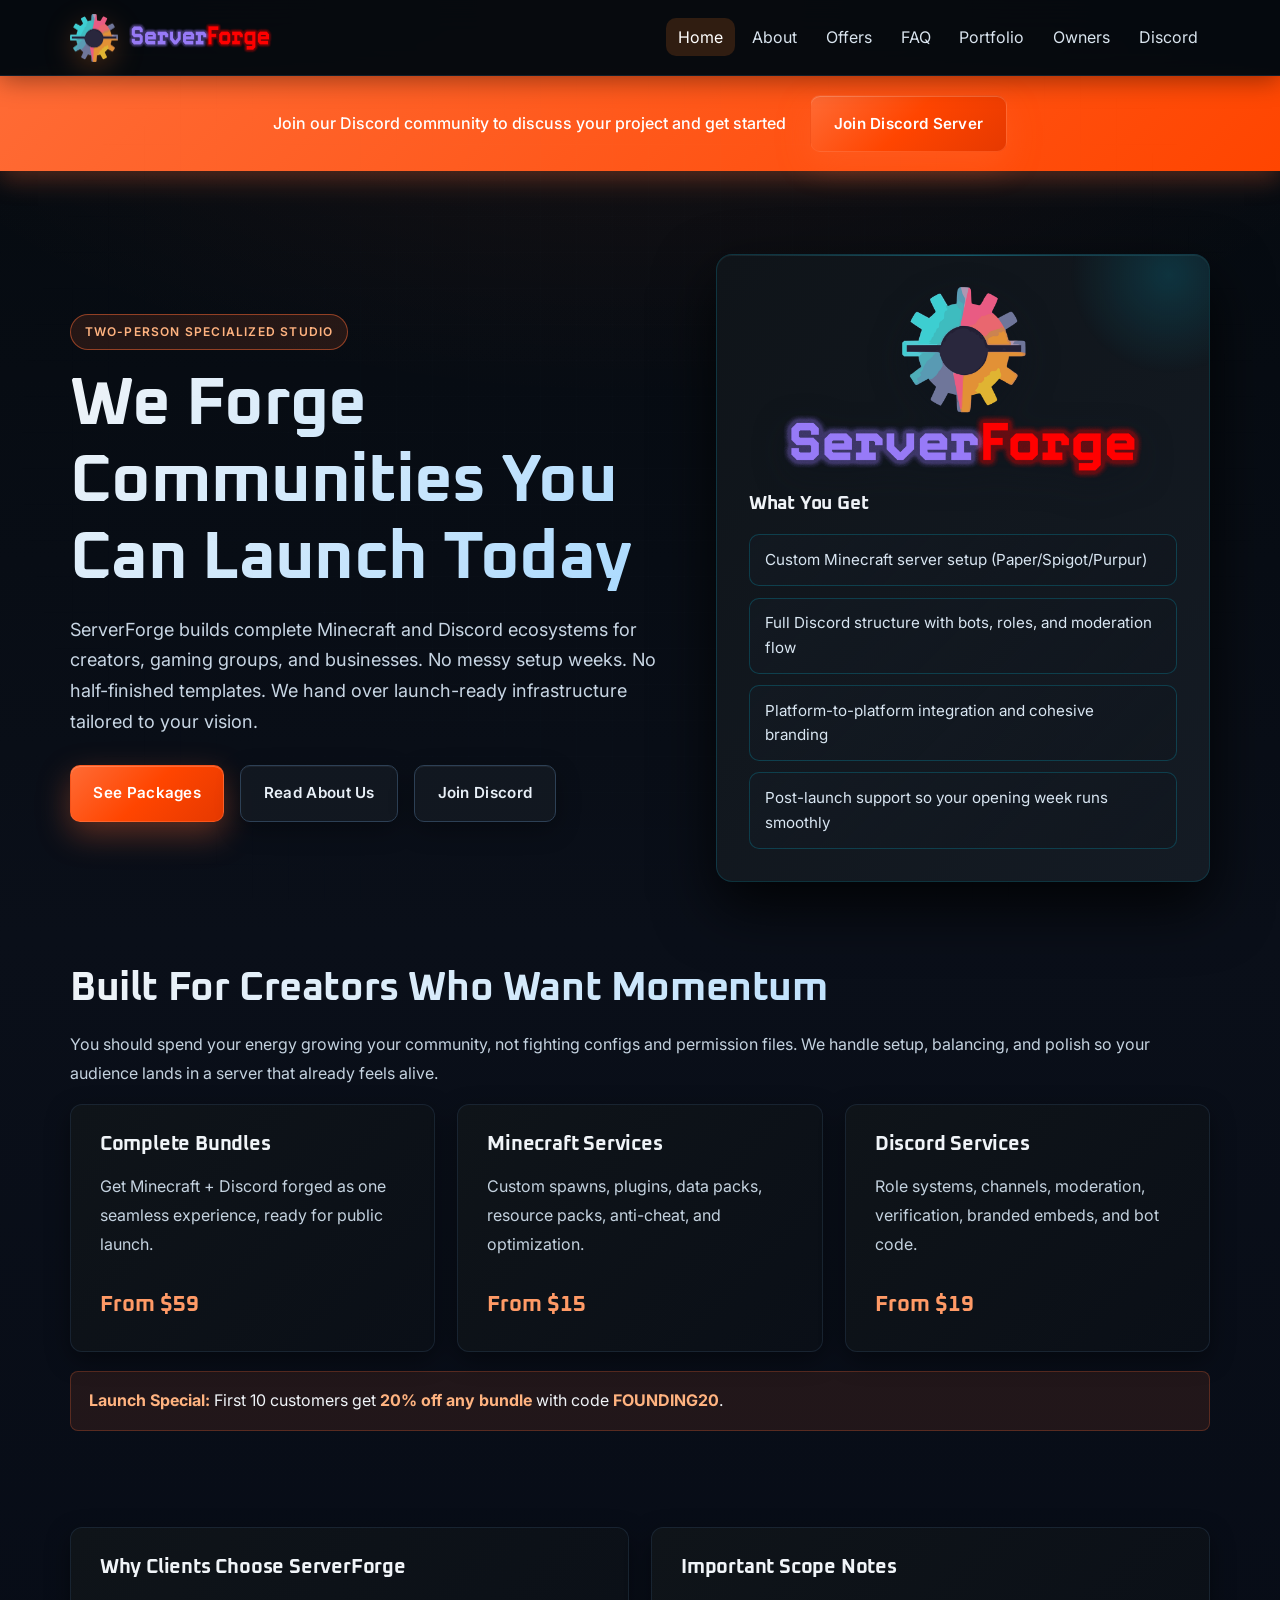
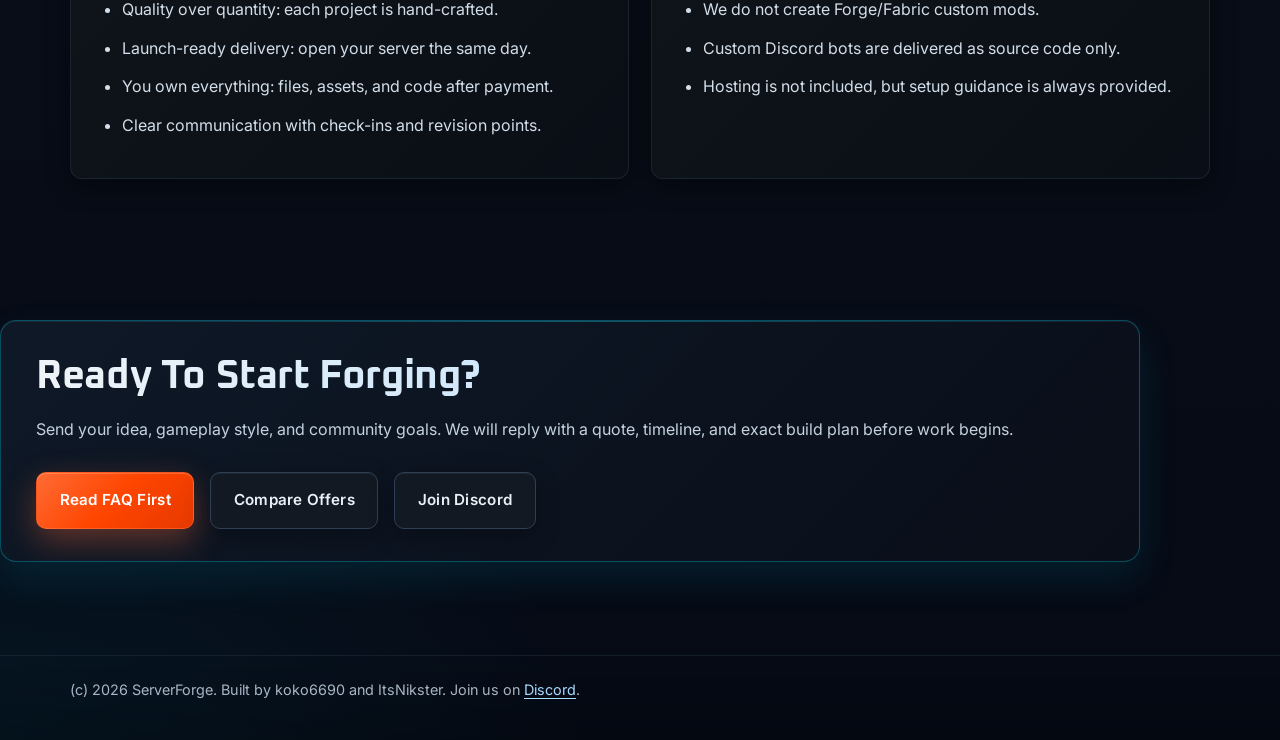
==== index.html @ 15134f87 "Add files via upload" ====
<!DOCTYPE html>
<html lang="en">
<head>
  <meta charset="UTF-8" />
  <meta name="viewport" content="width=device-width, initial-scale=1.0" />
  <title>ServerForge | Launch-Ready Minecraft + Discord Communities</title>
  <meta name="description" content="ServerForge crafts launch-ready Minecraft servers and Discord communities. Custom plugins, builds, data packs, and full bundles built for your vision." />
  <meta name="theme-color" content="#ff6b35" />
  <meta property="og:title" content="ServerForge | Launch-Ready Minecraft + Discord Communities" />
  <meta property="og:description" content="ServerForge crafts launch-ready Minecraft servers and Discord communities. Custom plugins, builds, data packs, and full bundles built for your vision." />
  <meta property="og:image" content="assets/serverforge-hero.png" />
  <meta property="og:type" content="website" />
  <link rel="icon" href="assets/serverforge-logo-header.png" type="image/png" />
  <link rel="stylesheet" href="styles.css" />
</head>
<body>
  <header class="site-header">
    <div class="container row">
      <a class="brand" href="index.html" aria-label="ServerForge home">
        <img class="brand-logo" src="assets/serverforge-logo-header.png" alt="ServerForge logo" width="192" height="194" />
        <img class="brand-wordmark" src="assets/serverforge-wordmark-header.png" alt="ServerForge" width="900" height="189" />
      </a>

      <button class="menu-button" type="button" data-menu-button aria-expanded="false" aria-controls="site-nav">Menu</button>

      <nav class="site-nav" id="site-nav" data-site-nav data-open="false" aria-label="Main navigation">
        <ul>
          <li><a href="index.html" aria-current="page">Home</a></li>
          <li><a href="about.html">About</a></li>
          <li><a href="offers.html">Offers</a></li>
          <li><a href="faq.html">FAQ</a></li>
          <li><a href="portfolio.html">Portfolio</a></li>
          <li><a href="owners.html">Owners</a></li>
          <li><a href="https://discord.gg/hBvJn2bCZu" target="_blank" rel="noopener noreferrer">Discord</a></li>
        </ul>
      </nav>
    </div>
  </header>

  <main>
    <section class="discord-banner">
      <div class="container">
        <p>Join our Discord community to discuss your project and get started</p>
        <a class="btn btn-primary" href="https://discord.gg/hBvJn2bCZu" target="_blank" rel="noopener noreferrer">Join Discord Server</a>
      </div>
    </section>

    <section class="page-hero">
      <div class="container hero-grid">
        <div>
          <span class="kicker">Two-Person Specialized Studio</span>
          <h1>We Forge Communities You Can Launch Today</h1>
          <p class="lead">
            ServerForge builds complete Minecraft and Discord ecosystems for creators, gaming groups, and businesses.
            No messy setup weeks. No half-finished templates. We hand over launch-ready infrastructure tailored to your vision.
          </p>
          <div class="actions">
            <a class="btn btn-primary" href="offers.html">See Packages</a>
            <a class="btn btn-secondary" href="about.html">Read About Us</a>
            <a class="btn btn-secondary" href="https://discord.gg/hBvJn2bCZu" target="_blank" rel="noopener noreferrer">Join Discord</a>
          </div>
        </div>

        <aside class="hero-card" aria-label="What we build">
          <img class="hero-lockup" src="assets/serverforge-hero.png" alt="ServerForge logo and text" width="1200" height="638" />
          <h3>What You Get</h3>
          <ul class="hero-list">
            <li>Custom Minecraft server setup (Paper/Spigot/Purpur)</li>
            <li>Full Discord structure with bots, roles, and moderation flow</li>
            <li>Platform-to-platform integration and cohesive branding</li>
            <li>Post-launch support so your opening week runs smoothly</li>
          </ul>
        </aside>
      </div>
    </section>

    <section class="section">
      <div class="container">
        <h2>Built For Creators Who Want Momentum</h2>
        <p>
          You should spend your energy growing your community, not fighting configs and permission files.
          We handle setup, balancing, and polish so your audience lands in a server that already feels alive.
        </p>
        <div class="grid cols-3">
          <article class="card">
            <h3>Complete Bundles</h3>
            <p>Get Minecraft + Discord forged as one seamless experience, ready for public launch.</p>
            <a class="price" href="offers.html">From $59</a>
          </article>
          <article class="card">
            <h3>Minecraft Services</h3>
            <p>Custom spawns, plugins, data packs, resource packs, anti-cheat, and optimization.</p>
            <a class="price" href="offers.html">From $15</a>
          </article>
          <article class="card">
            <h3>Discord Services</h3>
            <p>Role systems, channels, moderation, verification, branded embeds, and bot code.</p>
            <a class="price" href="offers.html">From $19</a>
          </article>
        </div>

        <div class="notice">
          <strong>Launch Special:</strong> First 10 customers get <strong>20% off any bundle</strong> with code <strong>FOUNDING20</strong>.
        </div>
      </div>
    </section>

    <section class="section">
      <div class="container split">
        <article class="card">
          <h3>Why Clients Choose ServerForge</h3>
          <ul class="list">
            <li>Quality over quantity: each project is hand-crafted.</li>
            <li>Launch-ready delivery: open your server the same day.</li>
            <li>You own everything: files, assets, and code after payment.</li>
            <li>Clear communication with check-ins and revision points.</li>
          </ul>
        </article>

        <article class="card">
          <h3>Important Scope Notes</h3>
          <ul class="list">
            <li>We do not create Forge/Fabric custom mods.</li>
            <li>Custom Discord bots are delivered as source code only.</li>
            <li>Hosting is not included, but setup guidance is always provided.</li>
          </ul>
        </article>
      </div>
    </section>

    <section class="section">
      <div class="container cta">
        <h2>Ready To Start Forging?</h2>
        <p>
          Send your idea, gameplay style, and community goals. We will reply with a quote,
          timeline, and exact build plan before work begins.
        </p>
        <div class="actions">
          <a class="btn btn-primary" href="faq.html">Read FAQ First</a>
          <a class="btn btn-secondary" href="offers.html">Compare Offers</a>
          <a class="btn btn-secondary" href="https://discord.gg/hBvJn2bCZu" target="_blank" rel="noopener noreferrer">Join Discord</a>
        </div>
      </div>
    </section>
  </main>

  <footer class="site-footer">
    <div class="container">
      (c) <span data-year></span> ServerForge. Built by koko6690 and ItsNikster. Join us on <a href="https://discord.gg/hBvJn2bCZu" target="_blank" rel="noopener noreferrer">Discord</a>.
    </div>
  </footer>

  <script src="script.js"></script>
</body>
</html>
---- styles.css ----
@import url('https://fonts.googleapis.com/css2?family=Oxanium:wght@400;500;600;700;800&family=Inter:wght@300;400;500;600;700&display=swap');

:root {
  --bg-night: #050a0f;
  --bg-slate: #0f1419;
  --panel: #0a0f17;
  --panel-soft: #141b24;
  --text-main: #f0f4f8;
  --text-muted: #a8b5c4;
  --line: #1f2d3d;
  --ember: #ff6b35;
  --ember-soft: #ff9a66;
  --mint: #00d9ff;
  --focus: #6fe0ff;
  --accent-gold: #ffa500;
  --radius: 12px;
  --shadow: 0 20px 50px rgba(0, 0, 0, 0.7);
  --shadow-lg: 0 25px 60px rgba(0, 0, 0, 0.8);
}

* {
  box-sizing: border-box;
}

html,
body {
  margin: 0;
  padding: 0;
}

body {
  font-family: 'Inter', 'Segoe UI', sans-serif;
  color: var(--text-main);
  background:
    radial-gradient(1600px 800px at 50% 0%, rgba(255, 107, 53, 0.08), transparent 50%),
    radial-gradient(1200px 700px at 0% 100%, rgba(0, 217, 255, 0.06), transparent 50%),
    linear-gradient(180deg, #050a0f, #0a0f19 40%, #050a15 100%);
  min-height: 100vh;
  line-height: 1.6;
}

body::before {
  content: '';
  position: fixed;
  inset: 0;
  pointer-events: none;
  opacity: 0.22;
  background-image:
    linear-gradient(rgba(171, 197, 224, 0.06) 1px, transparent 1px),
    linear-gradient(90deg, rgba(171, 197, 224, 0.05) 1px, transparent 1px);
  background-size: 36px 36px;
  mask-image: radial-gradient(circle at center, black 30%, transparent 100%);
}

a {
  color: inherit;
  text-decoration: none;
}

img {
  max-width: 100%;
  display: block;
}

.container {
  width: min(1140px, calc(100% - 2.4rem));
  margin: 0 auto;
}

.site-header {
  position: sticky;
  top: 0;
  z-index: 20;
  border-bottom: 1px solid rgba(31, 45, 61, 0.6);
  background: rgba(5, 10, 15, 0.85);
  backdrop-filter: blur(16px);
  box-shadow: 0 4px 24px rgba(0, 0, 0, 0.4);
}

.site-header .row {
  display: flex;
  align-items: center;
  justify-content: space-between;
  gap: 1.2rem;
  padding: 0.85rem 0;
}

.discord-banner {
  background: linear-gradient(135deg, #ff6b35 0%, #ff4500 100%);
  padding: 1.2rem 0;
  text-align: center;
  box-shadow: 0 8px 24px rgba(255, 107, 53, 0.3);
  transition: all 300ms ease;
  opacity: 1;
  visibility: visible;
}

.discord-banner.hidden {
  opacity: 0;
  visibility: hidden;
  transform: translateY(-100%);
}

.discord-banner .container {
  display: flex;
  align-items: center;
  justify-content: center;
  gap: 1.5rem;
  flex-wrap: wrap;
}

.discord-banner p {
  margin: 0;
  color: #ffffff;
  font-weight: 500;
  font-size: 1rem;
}

.discord-banner .btn {
  margin: 0;
}

.brand {
  display: inline-flex;
  align-items: center;
  gap: 0.7rem;
  min-width: 0;
}

.brand-logo {
  width: 48px;
  height: 48px;
  object-fit: contain;
  flex: 0 0 auto;
  filter: drop-shadow(0 8px 14px rgba(255, 122, 33, 0.26));
}

.brand-wordmark {
  height: 30px;
  width: auto;
  max-width: min(260px, 38vw);
  object-fit: contain;
}

.site-nav ul {
  margin: 0;
  padding: 0;
  list-style: none;
  display: flex;
  align-items: center;
  gap: 0.3rem;
}

.site-nav a {
  padding: 0.58rem 0.75rem;
  border-radius: 10px;
  color: #d9e4ee;
  transition: 180ms ease;
}

.site-nav a:hover,
.site-nav a[aria-current='page'] {
  color: white;
  background: rgba(255, 122, 33, 0.17);
}

.menu-button {
  display: none;
  border: 1px solid var(--line);
  background: rgba(15, 24, 35, 0.75);
  color: var(--text-main);
  padding: 0.5rem 0.65rem;
  border-radius: 10px;
  font: inherit;
}

.page-hero {
  padding: clamp(3.2rem, 7vw, 5.2rem) 0 2.2rem;
}

.page-hero .hero-grid {
  display: grid;
  grid-template-columns: 1.1fr 0.9fr;
  gap: clamp(1.4rem, 5vw, 2.6rem);
  align-items: center;
}

.kicker {
  display: inline-block;
  padding: 0.45rem 0.85rem;
  border-radius: 999px;
  border: 1px solid rgba(255, 107, 53, 0.5);
  background: rgba(255, 107, 53, 0.12);
  font-size: 0.75rem;
  letter-spacing: 0.1em;
  text-transform: uppercase;
  color: #ffb380;
  font-weight: 600;
}

h1,
h2,
h3 {
  margin: 0;
  font-family: 'Oxanium', sans-serif;
  line-height: 1.15;
  font-weight: 700;
  letter-spacing: -0.01em;
}

h1 {
  margin-top: 1rem;
  font-size: clamp(2.4rem, 7vw, 4.2rem);
  background: linear-gradient(135deg, #f0f4f8 0%, #a8d9ff 100%);
  -webkit-background-clip: text;
  -webkit-text-fill-color: transparent;
  background-clip: text;
}

.lead {
  margin: 1rem 0 0;
  color: #c8d6e4;
  font-size: clamp(1rem, 2vw, 1.13rem);
  line-height: 1.7;
  max-width: 66ch;
}

.actions {
  margin-top: 1.8rem;
  display: flex;
  flex-wrap: wrap;
  gap: 1rem;
}

.btn {
  display: inline-flex;
  align-items: center;
  justify-content: center;
  gap: 0.4rem;
  padding: 0.95rem 1.4rem;
  border-radius: 10px;
  border: 1px solid transparent;
  font-weight: 600;
  letter-spacing: 0.02em;
  font-size: 0.95rem;
  transition: all 200ms cubic-bezier(0.4, 0, 0.2, 1);
  cursor: pointer;
  position: relative;
  overflow: hidden;
}

.btn::before {
  content: '';
  position: absolute;
  inset: 0;
  background: radial-gradient(circle at var(--mouse-x, 50%) var(--mouse-y, 50%), rgba(255, 255, 255, 0.1), transparent 50%);
  opacity: 0;
  transition: opacity 200ms ease;
}

.btn-primary {
  background: linear-gradient(135deg, #ff6b35 0%, #ff4500 50%, #e63900 100%);
  color: #ffffff;
  box-shadow: 0 12px 32px rgba(255, 107, 53, 0.35), inset 0 1px 0 rgba(255, 255, 255, 0.2);
  border-color: rgba(255, 107, 53, 0.5);
}

.btn-primary:hover {
  transform: translateY(-2px);
  box-shadow: 0 16px 40px rgba(255, 107, 53, 0.45), inset 0 1px 0 rgba(255, 255, 255, 0.3);
  filter: brightness(1.08);
}

.btn-primary:active {
  transform: translateY(0);
}

.btn-secondary {
  border-color: #2d4055;
  color: #e8f0f8;
  background: rgba(20, 27, 36, 0.8);
  box-shadow: 0 8px 24px rgba(0, 0, 0, 0.3), inset 0 1px 0 rgba(255, 255, 255, 0.05);
}

.btn-secondary:hover {
  border-color: #3d5570;
  background: rgba(30, 40, 55, 0.9);
  box-shadow: 0 12px 32px rgba(0, 0, 0, 0.4), inset 0 1px 0 rgba(255, 255, 255, 0.1);
  transform: translateY(-1px);
}

.hero-card {
  position: relative;
  background: linear-gradient(135deg, #0f1419 0%, #141b24 100%);
  border: 1px solid rgba(0, 217, 255, 0.15);
  border-radius: 16px;
  box-shadow: var(--shadow-lg), inset 0 1px 0 rgba(255, 255, 255, 0.05);
  padding: 2rem;
  overflow: hidden;
  backdrop-filter: blur(10px);
}

.hero-card::before {
  content: '';
  position: absolute;
  top: 0;
  left: 0;
  right: 0;
  height: 1px;
  background: linear-gradient(90deg, transparent, rgba(0, 217, 255, 0.3), transparent);
}

.hero-card::after {
  content: '';
  position: absolute;
  width: 200px;
  height: 200px;
  border-radius: 50%;
  background: radial-gradient(circle, rgba(0, 217, 255, 0.15), transparent 70%);
  top: -80px;
  right: -60px;
}

.hero-card h3 {
  font-size: 1.2rem;
}

.hero-lockup {
  width: min(100%, 360px);
  height: auto;
  margin: 0 auto 0.9rem;
  filter: drop-shadow(0 10px 16px rgba(11, 18, 28, 0.5));
}

.hero-list {
  margin: 1.2rem 0 0;
  padding: 0;
  list-style: none;
  display: grid;
  gap: 0.7rem;
}

.hero-list li {
  background: linear-gradient(135deg, rgba(20, 27, 36, 0.6), rgba(15, 20, 28, 0.4));
  border: 1px solid rgba(0, 217, 255, 0.2);
  border-radius: 10px;
  padding: 0.8rem 0.95rem;
  color: #d9e6f2;
  font-size: 0.95rem;
  transform: translateY(16px);
  opacity: 0;
  animation: reveal 0.8s ease forwards;
  transition: all 300ms ease;
  position: relative;
  overflow: hidden;
}

.hero-list li::before {
  content: '';
  position: absolute;
  left: 0;
  top: 0;
  bottom: 0;
  width: 3px;
  background: linear-gradient(180deg, #00d9ff, transparent);
  opacity: 0;
  transition: opacity 300ms ease;
}

.hero-list li:hover {
  border-color: rgba(0, 217, 255, 0.4);
  background: linear-gradient(135deg, rgba(25, 35, 50, 0.8), rgba(20, 25, 35, 0.6));
}

.hero-list li:hover::before {
  opacity: 1;
}

.hero-list li:nth-child(2) { animation-delay: 0.13s; }
.hero-list li:nth-child(3) { animation-delay: 0.26s; }
.hero-list li:nth-child(4) { animation-delay: 0.39s; }

.section {
  padding: 3rem 0;
}

.section h2 {
  font-size: clamp(1.8rem, 4vw, 2.5rem);
  margin-bottom: 1.2rem;
  background: linear-gradient(135deg, #f0f4f8 0%, #a8d9ff 100%);
  -webkit-background-clip: text;
  -webkit-text-fill-color: transparent;
  background-clip: text;
}

.section p {
  color: #c4d2df;
  line-height: 1.8;
}

.grid {
  display: grid;
  gap: 1.4rem;
}

.grid.cols-3 {
  grid-template-columns: repeat(3, minmax(0, 1fr));
}

.card {
  background: linear-gradient(135deg, #0f1419 0%, #0a0f17 100%);
  border: 1px solid rgba(31, 45, 61, 0.7);
  border-radius: var(--radius);
  padding: 1.8rem;
  box-shadow: 0 8px 24px rgba(0, 0, 0, 0.4);
  transition: all 300ms cubic-bezier(0.4, 0, 0.2, 1);
  position: relative;
  overflow: hidden;
}

.card::before {
  content: '';
  position: absolute;
  inset: 0;
  background: linear-gradient(135deg, transparent, rgba(0, 217, 255, 0.05));
  opacity: 0;
  transition: opacity 300ms ease;
}

.card:hover {
  border-color: rgba(0, 217, 255, 0.35);
  box-shadow: 0 12px 40px rgba(0, 217, 255, 0.15), 0 8px 24px rgba(0, 0, 0, 0.4);
  transform: translateY(-4px);
}

.card:hover::before {
  opacity: 1;
}

.card h3 {
  font-size: 1.25rem;
  margin-bottom: 0.6rem;
  color: #f0f4f8;
}

.price {
  display: inline-block;
  margin-top: 0.8rem;
  font-family: 'Oxanium', sans-serif;
  color: #ff9a66;
  font-size: 1.35rem;
  font-weight: 700;
}

.notice {
  margin-top: 1.2rem;
  border-left: 4px solid #ff6b35;
  background: rgba(255, 107, 53, 0.1);
  padding: 1rem 1.1rem;
  border-radius: 8px;
  border: 1px solid rgba(255, 107, 53, 0.25);
}

.notice strong {
  color: #ffb380;
}

.split {
  display: grid;
  grid-template-columns: 1fr 1fr;
  gap: 1.4rem;
}

.list {
  margin: 1rem 0 0;
  padding-left: 1.4rem;
  color: #d2deea;
  line-height: 1.8;
}

.list li {
  margin-bottom: 0.6rem;
}

.list li + li {
  margin-top: 0.6rem;
}

.table-wrap {
  overflow-x: auto;
  border: 1px solid rgba(31, 45, 61, 0.7);
  border-radius: 12px;
  background: linear-gradient(135deg, rgba(15, 20, 28, 0.5), rgba(10, 15, 23, 0.5));
}

table {
  width: 100%;
  border-collapse: collapse;
  min-width: 580px;
}

th,
td {
  text-align: left;
  padding: 0.95rem 1rem;
  border-bottom: 1px solid rgba(31, 45, 61, 0.6);
}

th {
  background: rgba(20, 27, 36, 0.9);
  color: #f0f4f8;
  font-family: 'Oxanium', sans-serif;
  font-weight: 600;
  font-size: 0.95rem;
}

tr:last-child td {
  border-bottom: none;
}

tr:hover td {
  background: rgba(0, 217, 255, 0.05);
}

.faq {
  display: grid;
  gap: 0.9rem;
}

.faq details {
  border: 1px solid rgba(31, 45, 61, 0.7);
  background: linear-gradient(135deg, #0f1419 0%, #0a0f17 100%);
  border-radius: 12px;
  padding: 1rem 1.2rem;
  cursor: pointer;
  transition: all 300ms ease;
}

.faq details:hover {
  border-color: rgba(0, 217, 255, 0.35);
  box-shadow: 0 8px 24px rgba(0, 217, 255, 0.1);
}

.faq summary {
  cursor: pointer;
  font-weight: 600;
  list-style: none;
  color: #f0f4f8;
  font-size: 1rem;
  display: flex;
  justify-content: space-between;
  align-items: center;
}

.faq summary::-webkit-details-marker {
  display: none;
}

.faq summary::after {
  content: '+';
  font-size: 1.5rem;
  font-weight: 300;
  color: #00d9ff;
  transition: transform 300ms ease;
  margin-left: 1rem;
}

.faq details[open] summary::after {
  transform: rotate(45deg);
  color: #ff6b35;
}

.faq p {
  margin: 1rem 0 0;
  color: #b5c5d4;
  line-height: 1.7;
}

.cta {
  margin: 2.8rem 0;
  padding: 2rem 2.2rem;
  border-radius: 16px;
  border: 1px solid rgba(0, 217, 255, 0.3);
  background: linear-gradient(135deg, rgba(15, 26, 40, 0.95), rgba(10, 15, 25, 0.95));
  box-shadow: 0 16px 40px rgba(0, 217, 255, 0.1), inset 0 1px 0 rgba(255, 255, 255, 0.05);
  position: relative;
  overflow: hidden;
}

.cta::before {
  content: '';
  position: absolute;
  top: 0;
  left: 0;
  right: 0;
  height: 1px;
  background: linear-gradient(90deg, transparent, rgba(0, 217, 255, 0.3), transparent);
}

.cta h2 {
  margin-bottom: 0.6rem;
}

.site-footer {
  border-top: 1px solid rgba(31, 45, 61, 0.6);
  padding: 1.4rem 0 2.4rem;
  color: var(--text-muted);
  font-size: 0.9rem;
  background: linear-gradient(180deg, transparent, rgba(0, 0, 0, 0.2));
}

.site-footer a {
  color: #a8d9ff;
  text-decoration: underline;
  text-underline-offset: 3px;
  transition: color 200ms ease;
}

.site-footer a:hover {
  color: #ffffff;
}

.owners-grid {
  display: grid;
  grid-template-columns: repeat(2, 1fr);
  gap: 3rem;
  max-width: 1000px;
  margin: 0 auto;
  overflow: visible;
}

.owner-card {
  display: flex;
  flex-direction: column;
  align-items: center;
  text-align: center;
  overflow: visible;
}

.owner-image {
  width: 280px;
  height: 280px;
  border-radius: 50%;
  overflow: visible;
  margin-bottom: 1.8rem;
  border: 3px solid #ff6b35;
  box-shadow: 0 12px 40px rgba(255, 107, 53, 0.25), 0 0 60px rgba(0, 217, 255, 0.1);
  position: relative;
  display: flex;
  align-items: center;
  justify-content: center;
}

.owner-image img:first-child {
  width: 100%;
  height: 100%;
  object-fit: cover;
  border-radius: 50%;
  position: absolute;
  z-index: 1;
}

.owner-decoration {
  position: absolute;
  width: 330px;
  height: 330px;
  object-fit: contain;
  z-index: 2;
  top: 50%;
  left: 50%;
  transform: translate(-50%, -50%);
  opacity: 0.95;
  max-width: none;
}

.owner-card h3 {
  font-size: 1.5rem;
  margin-bottom: 0.4rem;
  color: #f0f4f8;
}

.owner-role {
  font-size: 0.95rem;
  color: #ff9a66;
  font-weight: 600;
  margin: 0 0 1rem;
  text-transform: uppercase;
  letter-spacing: 0.08em;
}

.owner-bio {
  color: #c4d2df;
  line-height: 1.8;
  max-width: 380px;
  margin: 0;
}

@keyframes reveal {
  from {
    transform: translateY(16px);
    opacity: 0;
  }
  to {
    transform: translateY(0);
    opacity: 1;
  }
}

@media (max-width: 920px) {
  .page-hero .hero-grid,
  .split,
  .grid.cols-3,
  .owners-grid {
    grid-template-columns: 1fr;
  }
}

@media (max-width: 980px) {
  .menu-button {
    display: inline-flex;
  }

  .site-nav {
    position: absolute;
    left: 0;
    right: 0;
    top: 100%;
    border-bottom: 1px solid #273d54;
    background: rgba(9, 15, 23, 0.98);
    transform-origin: top;
    transform: scaleY(0);
    opacity: 0;
    pointer-events: none;
    transition: 160ms ease;
  }

  .site-nav[data-open='true'] {
    transform: scaleY(1);
    opacity: 1;
    pointer-events: auto;
  }

  .site-nav ul {
    flex-direction: column;
    align-items: stretch;
    gap: 0;
    padding: 0.6rem;
  }

  .site-nav a {
    display: block;
    width: 100%;
  }

  .brand-logo {
    width: 40px;
    height: 40px;
  }

  .brand-wordmark {
    height: 24px;
    max-width: min(190px, 42vw);
  }
}

/* Portfolio Page Styles */
.portfolio-hero {
  padding: 4rem 0 3rem 0;
  text-align: center;
  border-bottom: 1px solid var(--line);
}

.portfolio-hero h1 {
  font-family: 'Oxanium', sans-serif;
  font-size: 2.5rem;
  font-weight: 700;
  margin-bottom: 0.8rem;
  color: var(--text-main);
  display: flex;
  align-items: center;
  gap: 1rem;
  flex-wrap: wrap;
}

.badge-coming-soon {
  display: inline-block;
  font-size: 0.7rem;
  font-weight: 700;
  letter-spacing: 1px;
  background: linear-gradient(135deg, var(--ember), var(--ember-soft));
  color: white;
  padding: 0.5rem 1rem;
  border-radius: 6px;
  text-transform: uppercase;
}

.portfolio-hero p {
  font-size: 1.1rem;
  color: var(--text-muted);
  margin: 0;
}

.portfolio-grid {
  padding: 4rem 0;
}

.portfolio-section {
  margin-bottom: 4rem;
}

.portfolio-section:last-child {
  margin-bottom: 0;
}

.portfolio-category {
  font-family: 'Oxanium', sans-serif;
  font-size: 1.5rem;
  font-weight: 700;
  margin: 0 0 2rem 0;
  color: var(--text-main);
  padding-bottom: 1rem;
  border-bottom: 2px solid var(--ember);
  display: inline-block;
}

.portfolio-grid .grid {
  display: grid;
  grid-template-columns: repeat(3, 1fr);
  gap: 2.4rem;
}

.portfolio-card {
  background: linear-gradient(135deg, rgba(15, 20, 25, 0.8), rgba(20, 27, 36, 0.8));
  border: 1px solid var(--line);
  border-radius: var(--radius);
  overflow: hidden;
  transition: all 300ms ease;
  display: flex;
  flex-direction: column;
}

.portfolio-card:hover {
  transform: translateY(-8px);
  border-color: var(--ember);
  box-shadow: 0 16px 40px rgba(255, 107, 53, 0.2);
}

.portfolio-image {
  width: 100%;
  height: 220px;
  overflow: hidden;
  background: linear-gradient(135deg, rgba(255, 107, 53, 0.1), rgba(0, 217, 255, 0.05));
  position: relative;
}

.placeholder-image {
  width: 100%;
  height: 100%;
  display: flex;
  align-items: center;
  justify-content: center;
  background: linear-gradient(135deg, #1f2d3d 0%, #0f1419 100%);
  color: var(--text-muted);
  font-family: 'Oxanium', sans-serif;
  font-size: 0.95rem;
  font-weight: 600;
  letter-spacing: 0.5px;
}

.portfolio-content {
  padding: 1.6rem;
  flex-grow: 1;
  display: flex;
  flex-direction: column;
}

.portfolio-card h3 {
  font-family: 'Oxanium', sans-serif;
  font-size: 1.3rem;
  font-weight: 700;
  margin: 0 0 0.6rem 0;
  color: var(--text-main);
}

.portfolio-card h4 {
  font-family: 'Oxanium', sans-serif;
  font-size: 1.2rem;
  font-weight: 700;
  margin: 0 0 0.6rem 0;
  color: var(--text-main);
}

.portfolio-tag {
  display: inline-block;
  font-size: 0.8rem;
  color: var(--ember);
  background: rgba(255, 107, 53, 0.15);
  padding: 0.4rem 0.8rem;
  border-radius: 6px;
  margin-bottom: 1rem;
  width: fit-content;
}

.portfolio-content > p:not(.portfolio-tag) {
  color: var(--text-muted);
  font-size: 0.95rem;
  line-height: 1.6;
  margin: 0 0 1rem 0;
  flex-grow: 1;
}

.portfolio-meta {
  display: flex;
  flex-wrap: wrap;
  gap: 1rem;
  font-size: 0.85rem;
  color: var(--mint);
  border-top: 1px solid var(--line);
  padding-top: 1rem;
}

.portfolio-meta span {
  display: flex;
  align-items: center;
  gap: 0.4rem;
}

.cta-section {
  padding: 4rem 0;
  background: linear-gradient(135deg, rgba(255, 107, 53, 0.1), rgba(0, 217, 255, 0.05));
  border-top: 1px solid var(--line);
  border-bottom: 1px solid var(--line);
  text-align: center;
}

.cta-section h2 {
  font-family: 'Oxanium', sans-serif;
  font-size: 2rem;
  font-weight: 700;
  margin-bottom: 0.8rem;
  color: var(--text-main);
}

.cta-section p {
  font-size: 1.05rem;
  color: var(--text-muted);
  margin-bottom: 1.8rem;
  max-width: 600px;
  margin-left: auto;
  margin-right: auto;
}

@media (max-width: 920px) {
  .portfolio-grid .grid {
    grid-template-columns: repeat(2, 1fr);
  }
}

@media (max-width: 600px) {
  .portfolio-grid .grid {
    grid-template-columns: 1fr;
  }

  .portfolio-hero h1 {
    font-size: 1.8rem;
  }

  .cta-section h2 {
    font-size: 1.5rem;
  }
}
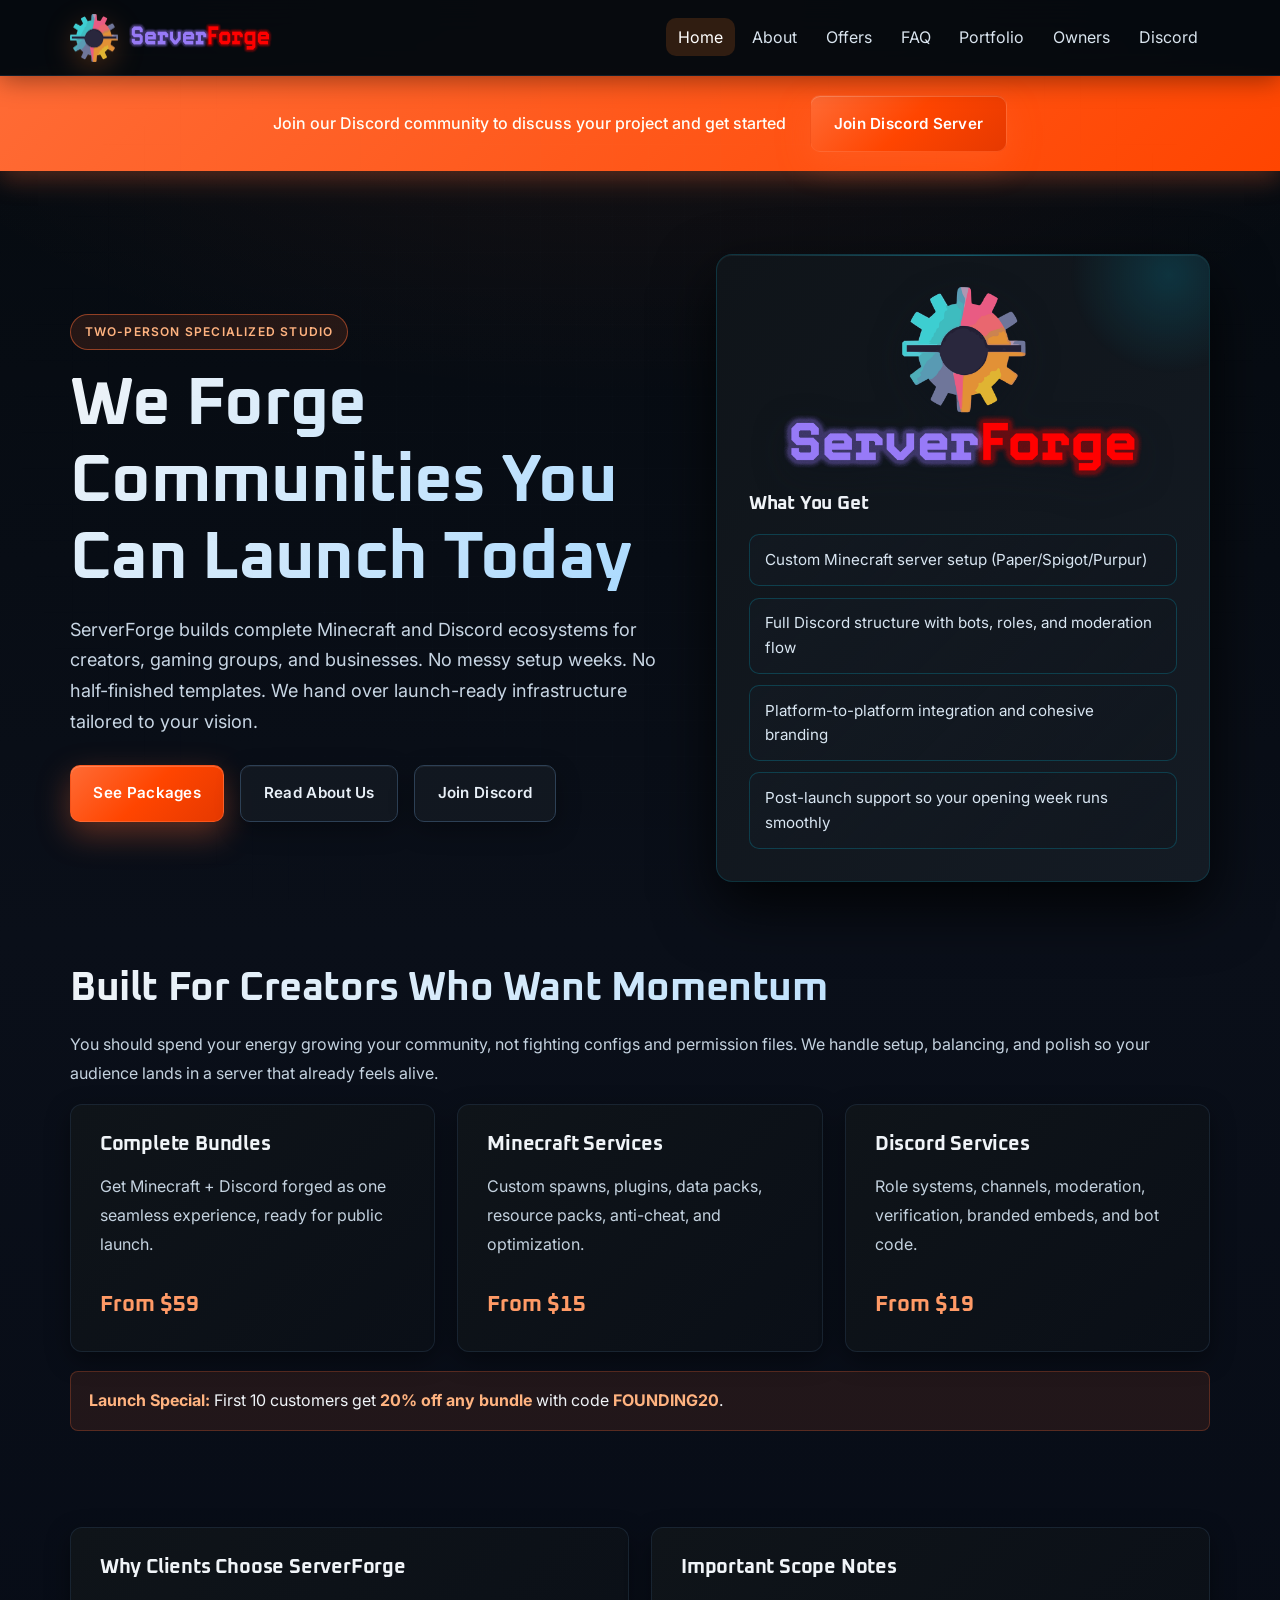
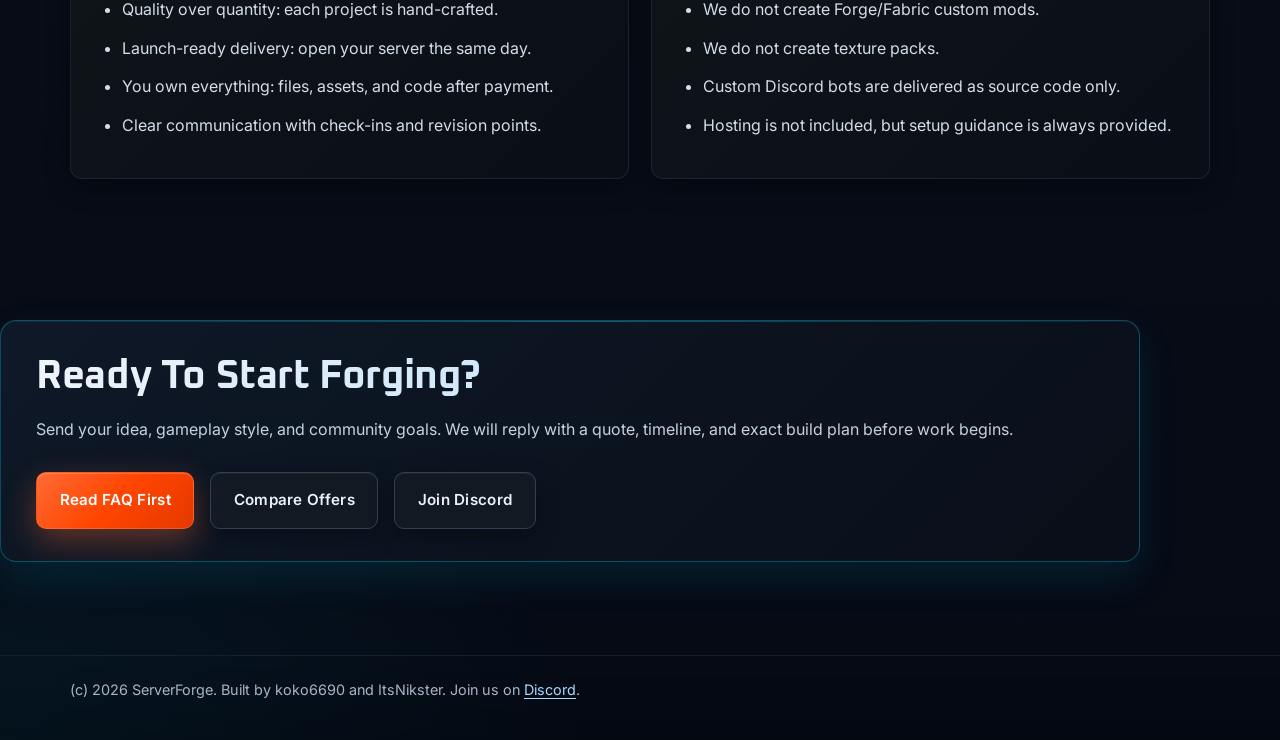
==== commit 83738e55: "Update index.html" ====
--- a/index.html
+++ b/index.html
@@ -121,6 +121,7 @@
           <h3>Important Scope Notes</h3>
           <ul class="list">
             <li>We do not create Forge/Fabric custom mods.</li>
+            <li>We do not create texture packs.</li>
             <li>Custom Discord bots are delivered as source code only.</li>
             <li>Hosting is not included, but setup guidance is always provided.</li>
           </ul>
--- a/styles.css
+++ b/styles.css
@@ -111,7 +111,7 @@
 
 .discord-banner p {
   margin: 0;
-  color: #ffffff;
+  color: #fffef7;
   font-weight: 500;
   font-size: 1rem;
 }
@@ -776,22 +776,30 @@
   font-weight: 700;
   margin-bottom: 0.8rem;
   color: var(--text-main);
-  display: flex;
-  align-items: center;
-  gap: 1rem;
+  display: inline-flex;
+  align-items: center;
+  justify-content: center;
+  gap: 0.9rem;
   flex-wrap: wrap;
 }
 
 .badge-coming-soon {
-  display: inline-block;
-  font-size: 0.7rem;
-  font-weight: 700;
-  letter-spacing: 1px;
-  background: linear-gradient(135deg, var(--ember), var(--ember-soft));
-  color: white;
-  padding: 0.5rem 1rem;
-  border-radius: 6px;
+  display: inline-flex;
+  align-items: center;
+  padding: 0.38rem 0.85rem;
+  border-radius: 999px;
+  font-size: 0.72rem;
+  font-weight: 800;
+  letter-spacing: 0.08em;
   text-transform: uppercase;
+  color: #ffffff;
+  -webkit-text-fill-color: #ffffff;
+  background: linear-gradient(135deg, #ff9c4a 0%, #ff5a2b 100%);
+  -webkit-background-clip: border-box;
+  background-clip: border-box;
+  border: 1px solid #7d2f12;
+  text-shadow: 0 1px 2px rgba(0, 0, 0, 0.35);
+  box-shadow: 0 8px 20px rgba(255, 90, 43, 0.35);
 }
 
 .portfolio-hero p {
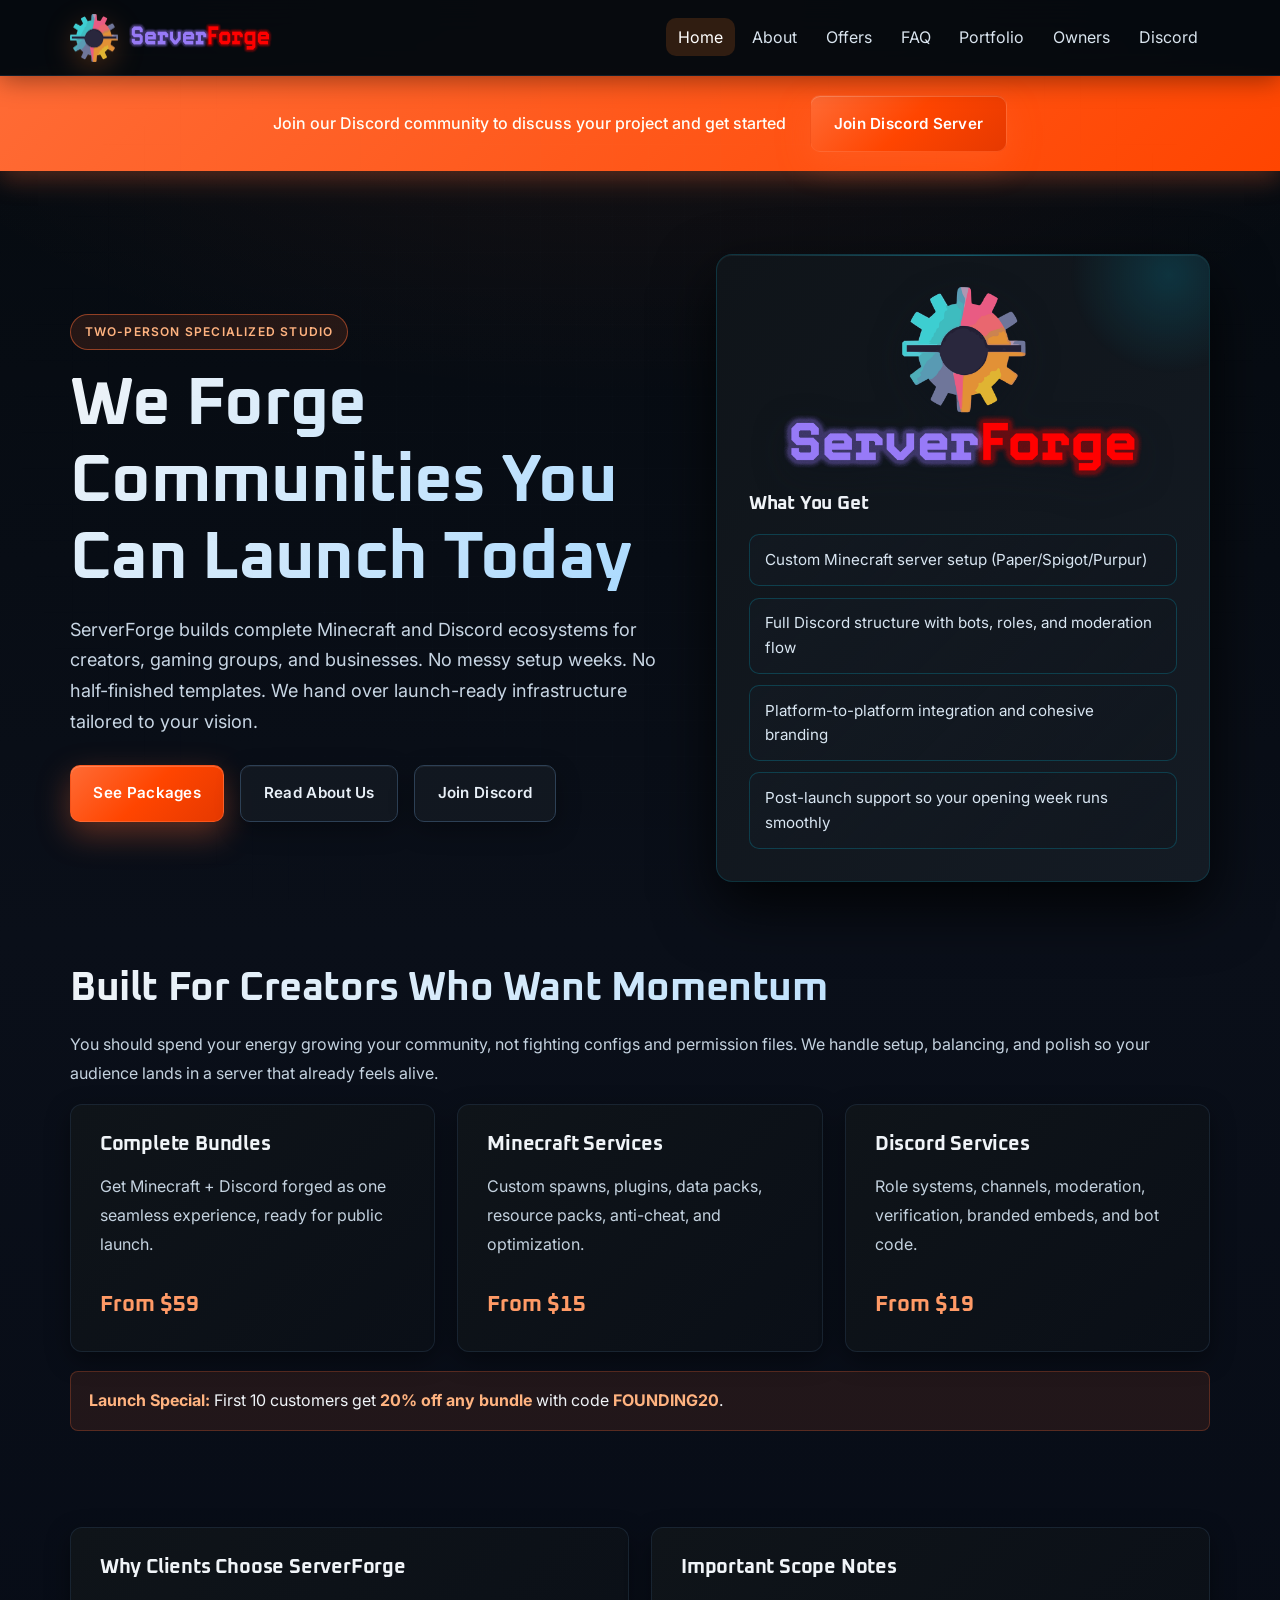
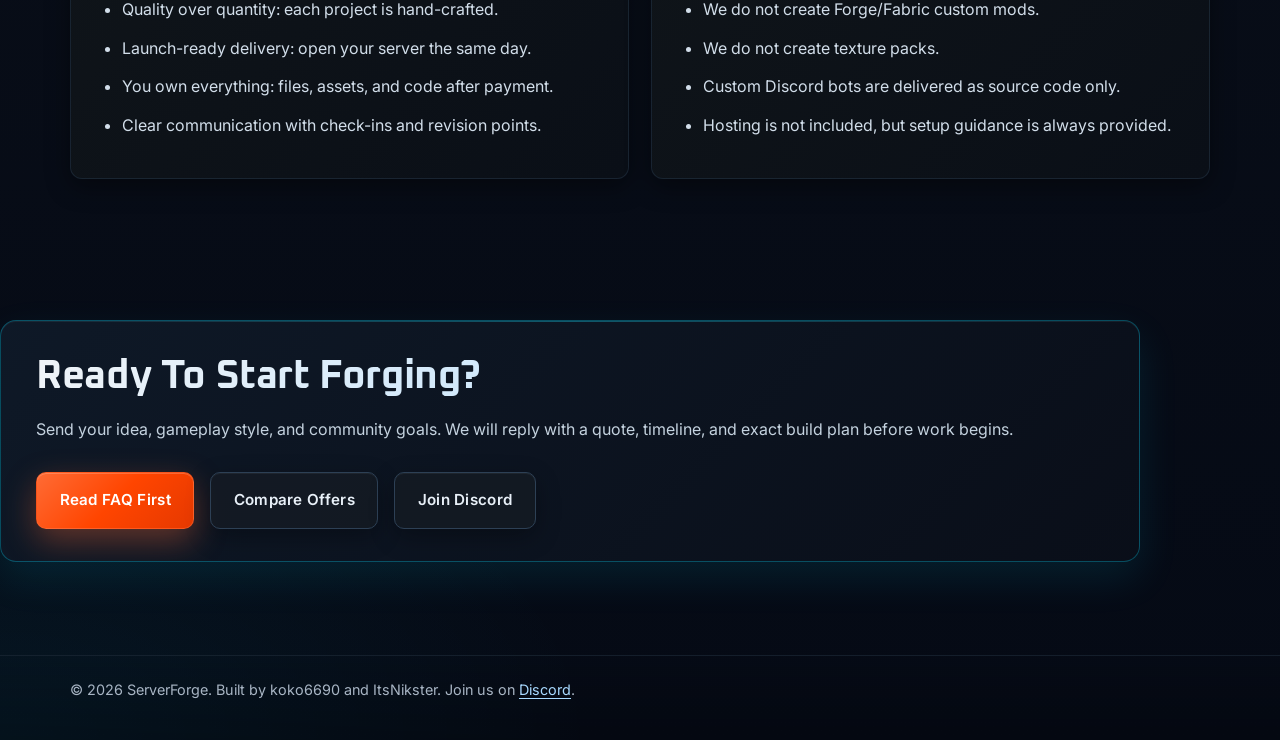
==== commit e5ebbf16: "Update index.html" ====
--- a/index.html
+++ b/index.html
@@ -147,7 +147,7 @@
 
   <footer class="site-footer">
     <div class="container">
-      (c) <span data-year></span> ServerForge. Built by koko6690 and ItsNikster. Join us on <a href="https://discord.gg/hBvJn2bCZu" target="_blank" rel="noopener noreferrer">Discord</a>.
+      © <span data-year></span> ServerForge. Built by koko6690 and ItsNikster. Join us on <a href="https://discord.gg/hBvJn2bCZu" target="_blank" rel="noopener noreferrer">Discord</a>.
     </div>
   </footer>
 
